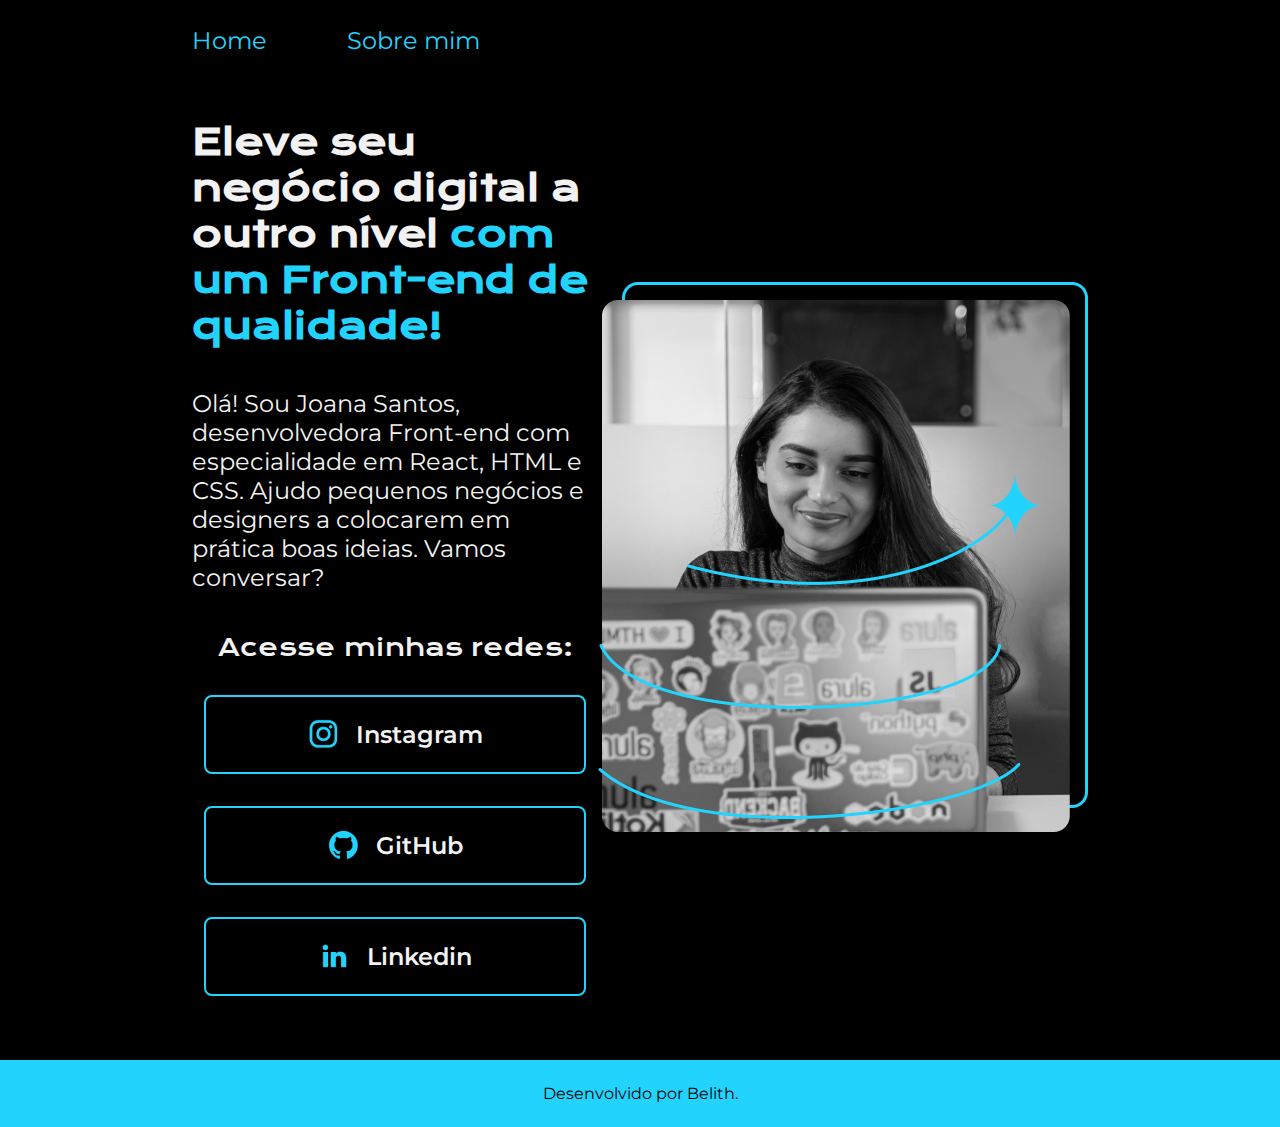
==== index.html @ 45b32063 "subindo exercicio para portfolio" ====
<!DOCTYPE html>
<html lang="pt-br">
<head>
    <meta charset="UTF-8">
    <meta http-equiv="X-UA-Compatible" content="IE=edge">
    <meta name="viewport" content="width=device-width, initial-scale=1.0">
    <title>Portfolio</title>
    <link rel="stylesheet" href="./styles/styles.css">
</head>
<body>
    <header class="cabecalho">
        <nav class="cabecalho__menu">
            <a class="cabecalho__menu__links" href="index.html">Home</a>
            <a class="cabecalho__menu__links" href="about.html">Sobre mim</a>
        </nav>
    </header>
    <main class="layout">
            <section class="layout__conteudo">
            <h1 class="layout__conteudo__titulo">
                Eleve seu negócio digital a outro nível <strong class="destaque-titulo">com um Front-end de qualidade!
                </strong></h1>
                <p class="layout__conteudo__texto">Olá! Sou Joana Santos, desenvolvedora Front-end com especialidade em React, HTML e CSS. Ajudo pequenos negócios e designers a colocarem em prática boas ideias. Vamos conversar?</p>
                <div class="layout__links">
                    <h2 class="layout_links_subtext">Acesse minhas redes:</h2>
                    <a class="layout__links__btn" href="https://instagram.com/belith" 
                    target="_blank"><img src="./assets/instagram.png" alt="instagramLogo"> Instagram 
                    </a>
                    <a class="layout__links__btn" href="https://github.com/BelithB" target="_blank" > <img src="./assets/github.png" alt="gitLogo">GitHub
                    </a>
                    <a class="layout__links__btn" href="https://www.linkedin.com/in/belith-bernardo/" target="_blank"> <img src="./assets/linkedin.png" alt="linkedinLogo">Linkedin
                    </a>
                </div>
            </section>
            <img src="./assets/imagem.png" alt="propaganda">
    </main>
    <footer class="rodape">
        <p>Desenvolvido por Belith.</p>
    </footer>
</body>
</html>
---- styles/styles.css ----
@import url('https://fonts.googleapis.com/css2?family=Krona+One&family=Montserrat:wght@400;600&display=swap');

:root {
    --cor-primaria: #000000;
    --cor-secundaria: #f2f2f2;
    --cor-terciaria: #22d4fd;

    --fonte-primaria: 'Krona one', sans-serif;
    --fonte-secundaria: 'Montserrat', sans-serif;
}

* {
    margin: 0;
    padding: 0;
}

body{
    /* height: 100vh; */
    box-sizing: border-box;
    background-color: var(--cor-primaria);
    color: var(--cor-secundaria);
}

.cabecalho {
    padding: 2% 0% 0% 15%;
}

.cabecalho__menu {
    display: flex;
    gap: 80px;
}

.cabecalho__menu__links{
    font-family: var(--fonte-secundaria);
    font-size: 24px;
    font-weight: 400;
    color: var(--cor-terciaria);
    text-decoration: none;
}
.destaque-titulo {
    color: var(--cor-terciaria);
}

.layout {
    padding: 5% 15%;
    display: flex;
    align-items: center;
    justify-content: space-between;
}

.layout__conteudo {
    width: 615px;
    display: flex;
    flex-direction: column;
    gap: 40px;
}

.layout__conteudo__titulo {
    font-size: 36px;
    font-family: var(--fonte-primaria);
}

.layout__conteudo__texto {
    font-size: 24px;
    font-family: var(--fonte-secundaria);
}

.layout__conteudo__sobre {
    font-size: 22px;
    font-family: var(--fonte-secundaria);
    padding-right: 10%;
}

.layout__links {
    display: flex;
    flex-direction: column;
    justify-content: space-between;
    align-items: center;
    gap: 32px;
}

.layout_links_subtext{
    font-family: var(--fonte-primaria);
    font-weight: 400;
    font-size: 24px;
}

.layout__links__btn {
    /* background-color: #22D4FD; */
    display: flex;
    justify-content: center;
    gap: 16px;
    width: 378px;
    padding: 21.5px 0;
    border-radius: 8px;
    font-size: 24px;
    font-family: var(--fonte-secundaria);
    font-weight: 600;
    text-decoration: none;
    align-items: center;
    text-align: center;
    color: var(--cor-secundaria);
    border: 2px solid var(--cor-terciaria);
}

.layout__links__btn:hover{
    background-color: #272727;
}

.rodape{
    padding: 24px;
    color: var(--cor-primaria);
    background-color: var(--cor-terciaria);
    text-align: center;
    font-family: var(--fonte-secundaria);
}
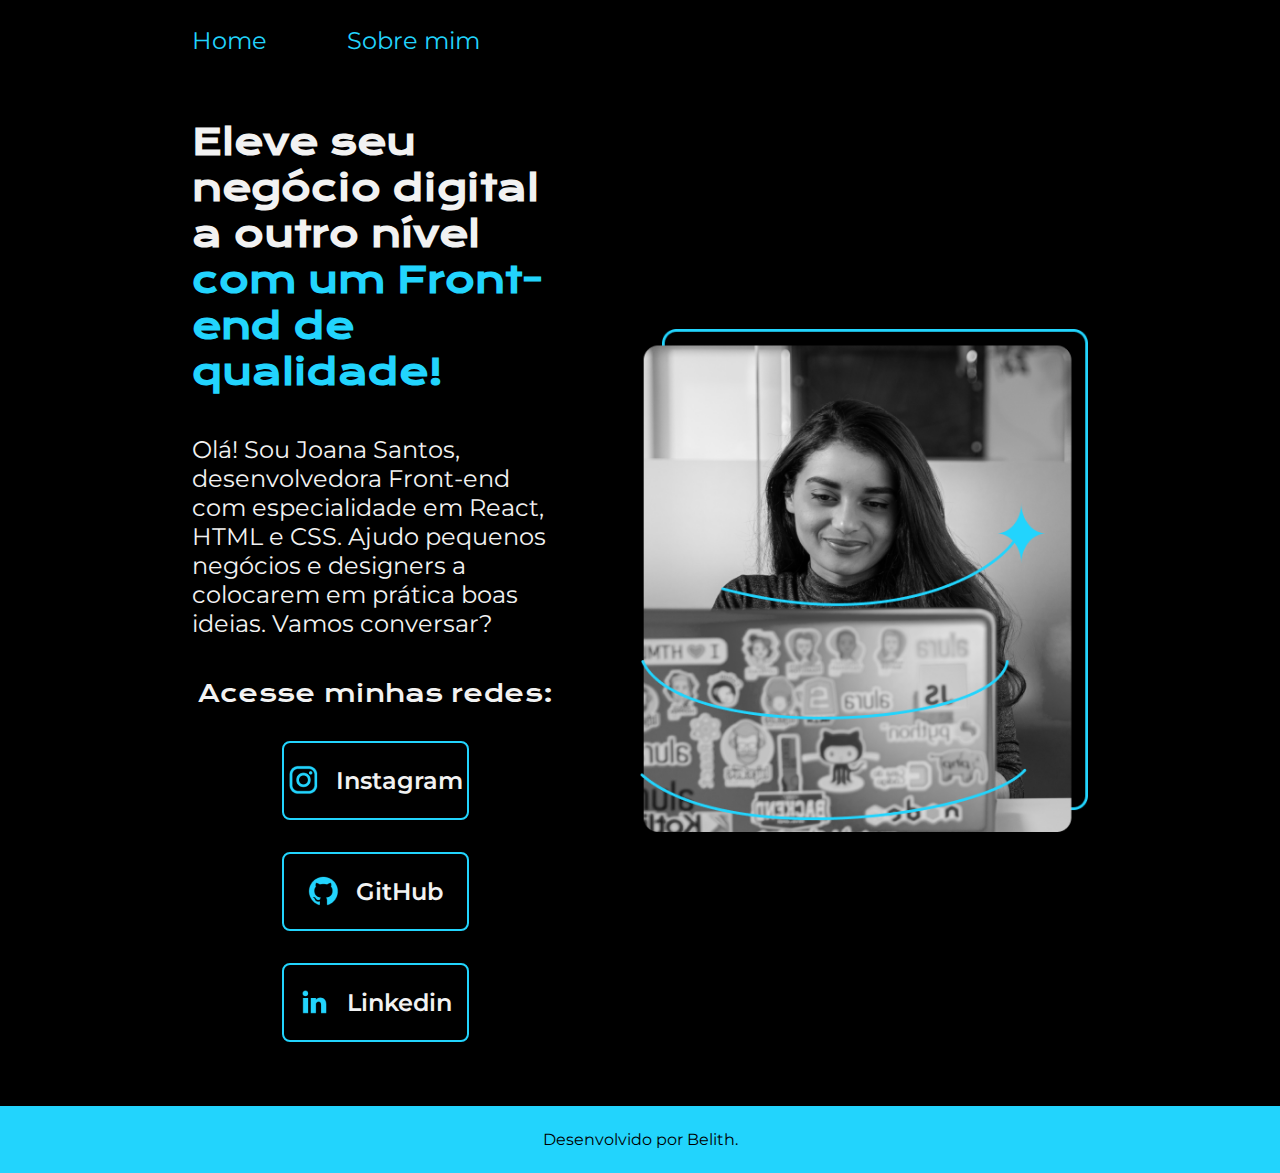
==== commit 0607dd7c: "atualizacao do projeto" ====
--- a/index.html
+++ b/index.html
@@ -31,7 +31,7 @@
                     </a>
                 </div>
             </section>
-            <img src="./assets/imagem.png" alt="propaganda">
+            <img class="layout__image" src="./assets/imagem.png" alt="propaganda">
     </main>
     <footer class="rodape">
         <p>Desenvolvido por Belith.</p>
--- a/styles/styles.css
+++ b/styles/styles.css
@@ -7,6 +7,9 @@
 
     --fonte-primaria: 'Krona one', sans-serif;
     --fonte-secundaria: 'Montserrat', sans-serif;
+
+    --font-size-primario: 2.25rem;
+    --font-size-secundario: 1.5rem;
 }
 
 * {
@@ -32,7 +35,7 @@
 
 .cabecalho__menu__links{
     font-family: var(--fonte-secundaria);
-    font-size: 24px;
+    font-size: var(--font-size-secundario);
     font-weight: 400;
     color: var(--cor-terciaria);
     text-decoration: none;
@@ -44,29 +47,30 @@
 .layout {
     padding: 5% 15%;
     display: flex;
+    gap: 82px;
     align-items: center;
     justify-content: space-between;
 }
 
 .layout__conteudo {
-    width: 615px;
+    width: 50%;
     display: flex;
     flex-direction: column;
     gap: 40px;
 }
 
 .layout__conteudo__titulo {
-    font-size: 36px;
+    font-size: var(--font-size-primario);
     font-family: var(--fonte-primaria);
 }
 
 .layout__conteudo__texto {
-    font-size: 24px;
+    font-size: var(--font-size-secundario);
     font-family: var(--fonte-secundaria);
 }
 
 .layout__conteudo__sobre {
-    font-size: 22px;
+    font-size: var(--font-size-secundario);
     font-family: var(--fonte-secundaria);
     padding-right: 10%;
 }
@@ -82,7 +86,7 @@
 .layout_links_subtext{
     font-family: var(--fonte-primaria);
     font-weight: 400;
-    font-size: 24px;
+    font-size: var(--font-size-secundario);
 }
 
 .layout__links__btn {
@@ -90,10 +94,10 @@
     display: flex;
     justify-content: center;
     gap: 16px;
-    width: 378px;
+    width: 50%;
     padding: 21.5px 0;
     border-radius: 8px;
-    font-size: 24px;
+    font-size: var(--font-size-secundario);
     font-family: var(--fonte-secundaria);
     font-weight: 600;
     text-decoration: none;
@@ -107,10 +111,33 @@
     background-color: #272727;
 }
 
+.layout__image{
+    width: 50%;
+}
+
 .rodape{
     padding: 24px;
     color: var(--cor-primaria);
     background-color: var(--cor-terciaria);
     text-align: center;
     font-family: var(--fonte-secundaria);
+}
+
+@media (max-width: 1240px) {
+    .cabecalho{
+        padding: 10%;
+    }
+
+    .cabecalho__menu{
+        justify-content: center;
+    }
+
+    .layout{
+        flex-direction: column-reverse;
+        padding: 5%;
+    }
+
+    .layout__conteudo {
+        width: auto;
+    }
 }